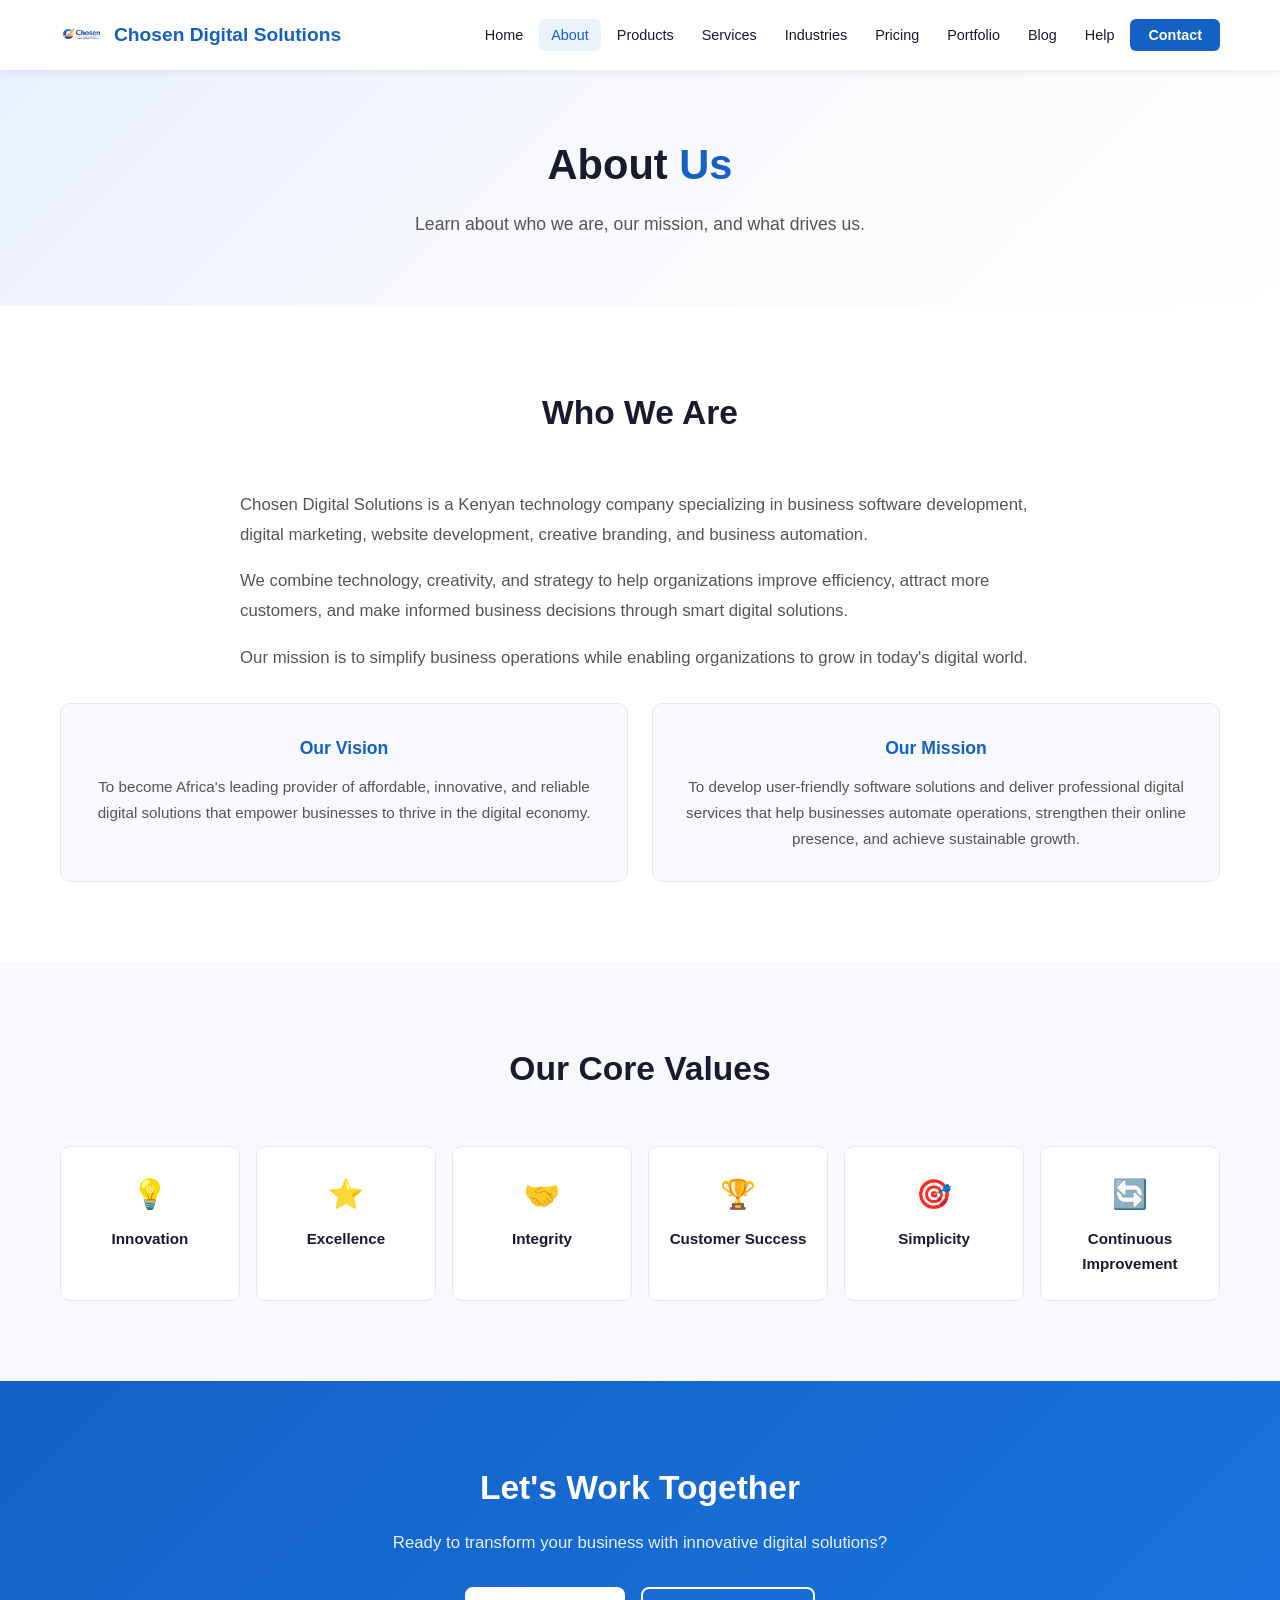
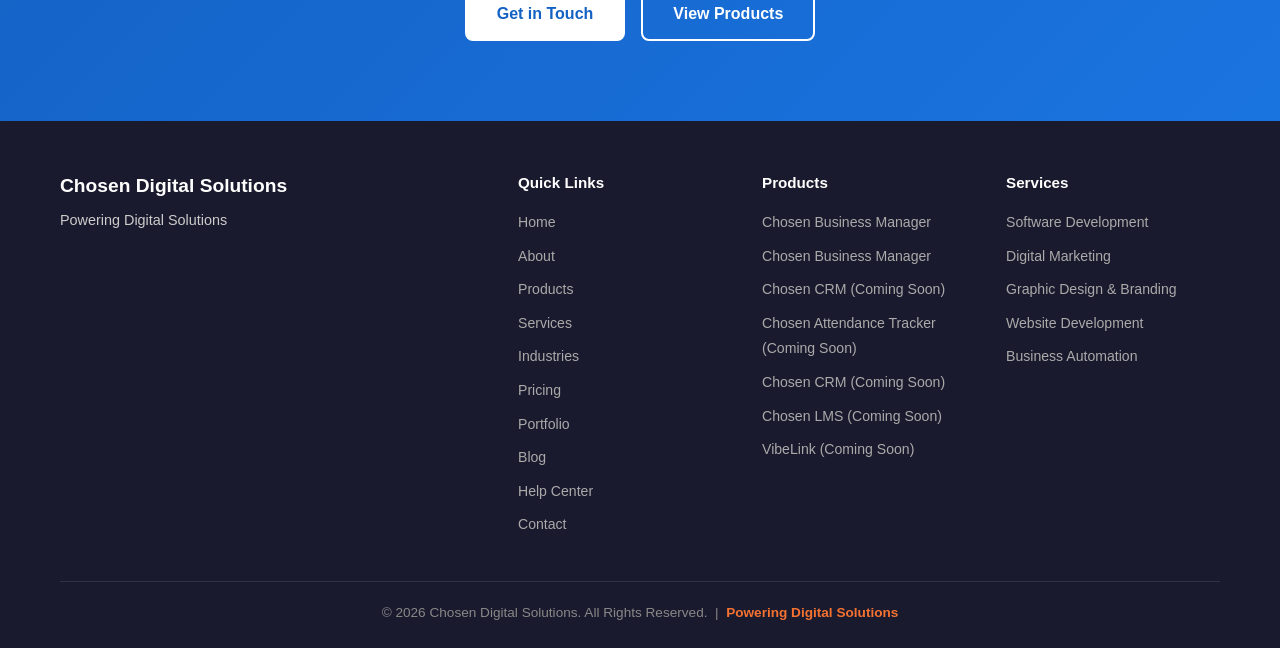
==== about.html @ 2958b1f1 "Update CDS website branding products blog and WhatsApp contact" ====
<!DOCTYPE html>
<html lang="en">
<head>
    <meta charset="UTF-8">
    <meta name="viewport" content="width=device-width, initial-scale=1.0">
    <title>About Us — Chosen Digital Solutions</title>
    <meta name="description" content="Learn about Chosen Digital Solutions — our mission, vision, core values, and team.">
    <link rel="stylesheet" href="style.css">
</head>
<body>

    <nav class="navbar">
        <div class="container">
            <a href="index.html" class="nav-brand">
                <img src="images/logo.png" alt="Chosen Digital Solutions Logo">
                <span>Chosen Digital Solutions</span>
            </a>
            <ul class="nav-links" id="navLinks">
                <li><a href="index.html">Home</a></li>
                <li><a href="about.html" class="active">About</a></li>
                <li><a href="products.html">Products</a></li>
                <li><a href="services.html">Services</a></li>
                <li><a href="industries.html">Industries</a></li>
                <li><a href="pricing.html">Pricing</a></li>
                <li><a href="portfolio.html">Portfolio</a></li>
                <li><a href="blog.html">Blog</a></li>
                <li><a href="help.html">Help</a></li>
                <li><a href="contact.html" class="btn-nav">Contact</a></li>
            </ul>
            <button class="hamburger" id="hamburger"><span></span><span></span><span></span></button>
        </div>
    </nav>

    <section class="hero" style="padding-bottom:50px;">
        <div class="container">
            <h1>About <span>Us</span></h1>
            <p>Learn about who we are, our mission, and what drives us.</p>
        </div>
    </section>

    <!-- Who We Are -->
    <section class="section">
        <div class="container">
            <div class="about-content">
                <div class="section-header">
                    <h2>Who We Are</h2>
                </div>
                <p>Chosen Digital Solutions is a Kenyan technology company specializing in business software development, digital marketing, website development, creative branding, and business automation.</p>
                <p>We combine technology, creativity, and strategy to help organizations improve efficiency, attract more customers, and make informed business decisions through smart digital solutions.</p>
                <p>Our mission is to simplify business operations while enabling organizations to grow in today's digital world.</p>
            </div>

            <div class="vision-mission">
                <div class="vm-card">
                    <h3>Our Vision</h3>
                    <p>To become Africa's leading provider of affordable, innovative, and reliable digital solutions that empower businesses to thrive in the digital economy.</p>
                </div>
                <div class="vm-card">
                    <h3>Our Mission</h3>
                    <p>To develop user-friendly software solutions and deliver professional digital services that help businesses automate operations, strengthen their online presence, and achieve sustainable growth.</p>
                </div>
            </div>
        </div>
    </section>

    <!-- Core Values -->
    <section class="section section-alt">
        <div class="container">
            <div class="section-header">
                <h2>Our Core Values</h2>
            </div>
            <div class="values-grid">
                <div class="value-item">
                    <div class="icon">💡</div>
                    <h4>Innovation</h4>
                </div>
                <div class="value-item">
                    <div class="icon">⭐</div>
                    <h4>Excellence</h4>
                </div>
                <div class="value-item">
                    <div class="icon">🤝</div>
                    <h4>Integrity</h4>
                </div>
                <div class="value-item">
                    <div class="icon">🏆</div>
                    <h4>Customer Success</h4>
                </div>
                <div class="value-item">
                    <div class="icon">🎯</div>
                    <h4>Simplicity</h4>
                </div>
                <div class="value-item">
                    <div class="icon">🔄</div>
                    <h4>Continuous Improvement</h4>
                </div>
            </div>
        </div>
    </section>

    <section class="cta-section">
        <div class="container">
            <h2>Let's Work Together</h2>
            <p>Ready to transform your business with innovative digital solutions?</p>
            <div class="cta-buttons">
                <a href="contact.html" class="btn-white">Get in Touch</a>
                <a href="products.html" class="btn-outline-white">View Products</a>
            </div>
        </div>
    </section>

    <footer class="footer">
        <div class="container">
            <div class="footer-grid">
                <div class="footer-brand"><h3>Chosen Digital Solutions</h3><p>Powering Digital Solutions</p></div>
                <div class="footer-col"><h4>Quick Links</h4>
                    <ul><li><a href="index.html">Home</a></li><li><a href="about.html">About</a></li><li><a href="products.html">Products</a></li><li><a href="services.html">Services</a></li><li><a href="industries.html">Industries</a></li><li><a href="pricing.html">Pricing</a></li><li><a href="portfolio.html">Portfolio</a></li><li><a href="blog.html">Blog</a></li><li><a href="help.html">Help Center</a></li><li><a href="contact.html">Contact</a></li></ul>
                </div>
                <div class="footer-col"><h4>Products</h4>
                    <ul><li><a href="https://cbm.chosendigital.co.ke" target="_blank" rel="noopener noreferrer">Chosen Business Manager</a></li><li><a href="https://cbm.chosendigital.co.ke" target="_blank" rel="noopener noreferrer">Chosen Business Manager</a></li><li><a href="#">Chosen CRM (Coming Soon)</a></li><li><a href="#">Chosen Attendance Tracker (Coming Soon)</a></li><li><a href="#">Chosen CRM (Coming Soon)</a></li><li><a href="#">Chosen LMS (Coming Soon)</a></li><li><a href="#">VibeLink (Coming Soon)</a></li></ul>
                </div>
                <div class="footer-col"><h4>Services</h4>
                    <ul><li><a href="services.html">Software Development</a></li><li><a href="services.html">Digital Marketing</a></li><li><a href="services.html">Graphic Design & Branding</a></li><li><a href="services.html">Website Development</a></li><li><a href="services.html">Business Automation</a></li></ul>
                </div>
            </div>
            <div class="footer-bottom"><p>&copy; 2026 Chosen Digital Solutions. All Rights Reserved. &nbsp;|&nbsp; <span class="tagline">Powering Digital Solutions</span></p></div>
        </div>
    </footer>

    <script src="script.js"></script>
</body>
</html>
---- style.css ----
/* ============================================
   Chosen Digital Solutions — Main Stylesheet
   ============================================ */

:root {
    --primary-blue: #1461C4;
    --primary-blue-dark: #0f4a96;
    --accent-orange: #F57231;
    --accent-orange-dark: #d45e1e;
    --success-green: #2F7419;
    --success-green-light: #3d9a20;
    --text-dark: #1a1a2e;
    --text-gray: #555;
    --text-light: #777;
    --bg-light: #f8f9fc;
    --bg-white: #ffffff;
    --border-color: #e2e8f0;
    --shadow-sm: 0 2px 8px rgba(0,0,0,0.08);
    --shadow-md: 0 4px 16px rgba(0,0,0,0.1);
    --shadow-lg: 0 8px 32px rgba(0,0,0,0.12);
    --radius: 10px;
    --radius-lg: 16px;
    --transition: all 0.3s ease;
}

/* ===== RESET & BASE ===== */
*, *::before, *::after { margin:0; padding:0; box-sizing:border-box; }
html { scroll-behavior: smooth; }
body {
    font-family: 'Segoe UI', Tahoma, Geneva, Verdana, sans-serif;
    color: var(--text-dark);
    line-height: 1.6;
    background: var(--bg-white);
}
a { text-decoration: none; color: inherit; transition: var(--transition); }
img { max-width: 100%; height: auto; }
ul { list-style: none; }
.container { max-width: 1200px; margin: 0 auto; padding: 0 20px; }

/* ===== NAVIGATION ===== */
.navbar {
    position: fixed; top:0; left:0; right:0;
    background: var(--bg-white);
    box-shadow: var(--shadow-sm);
    z-index: 1000;
    transition: var(--transition);
}
.navbar .container {
    display: flex; align-items: center; justify-content: space-between;
    height: 70px;
}
.nav-brand {
    display: flex; align-items: center; gap: 12px;
    font-weight: 700; font-size: 1.2rem; color: var(--primary-blue);
}
.nav-brand img { width: 42px; height: 42px; border-radius: 50%; }
.nav-links {
    display: flex; align-items: center; gap: 4px;
}
.nav-links a {
    padding: 8px 12px; border-radius: 6px;
    font-size: 0.9rem; font-weight: 500; color: var(--text-dark);
}
.nav-links a:hover, .nav-links a.active {
    color: var(--primary-blue);
    background: rgba(20,97,196,0.08);
}
.nav-links .btn-nav {
    background: var(--primary-blue); color: #fff;
    padding: 8px 18px; border-radius: 6px; font-weight: 600;
}
.nav-links .btn-nav:hover {
    background: var(--primary-blue-dark); color: #fff;
}
.hamburger {
    display: none; flex-direction: column; gap: 5px;
    cursor: pointer; padding: 8px; border: none; background: none;
}
.hamburger span {
    display: block; width: 26px; height: 3px;
    background: var(--text-dark); border-radius: 2px;
    transition: var(--transition);
}

/* ===== HERO ===== */
.hero {
    padding: 140px 0 80px;
    background: linear-gradient(135deg, #e8f0fe 0%, #f8f9fc 50%, #fff 100%);
    text-align: center;
}
.hero h1 {
    font-size: 2.6rem; font-weight: 800;
    color: var(--text-dark); max-width: 850px;
    margin: 0 auto 20px; line-height: 1.2;
}
.hero h1 span { color: var(--primary-blue); }
.hero p {
    font-size: 1.1rem; color: var(--text-gray);
    max-width: 680px; margin: 0 auto 16px; line-height: 1.7;
}
.hero .hero-sub {
    font-size: 1rem; color: var(--text-light);
    max-width: 650px; margin: 0 auto 36px; line-height: 1.7;
}
.hero-buttons {
    display: flex; gap: 14px; justify-content: center; flex-wrap: wrap;
}

/* ===== BUTTONS ===== */
.btn {
    display: inline-block; padding: 14px 28px;
    border-radius: 8px; font-size: 1rem; font-weight: 600;
    cursor: pointer; border: none; transition: var(--transition);
    text-align: center;
}
.btn-primary { background: var(--primary-blue); color: #fff; }
.btn-primary:hover { background: var(--primary-blue-dark); transform: translateY(-2px); box-shadow: var(--shadow-md); }
.btn-secondary { background: var(--accent-orange); color: #fff; }
.btn-secondary:hover { background: var(--accent-orange-dark); transform: translateY(-2px); box-shadow: var(--shadow-md); }
.btn-outline { background: transparent; color: var(--primary-blue); border: 2px solid var(--primary-blue); }
.btn-outline:hover { background: var(--primary-blue); color: #fff; transform: translateY(-2px); }
.btn-lg { padding: 16px 36px; font-size: 1.05rem; }

/* ===== SECTIONS ===== */
.section { padding: 80px 0; }
.section-alt { background: var(--bg-light); }
.section-header {
    text-align: center; max-width: 700px;
    margin: 0 auto 50px;
}
.section-header h2 {
    font-size: 2.1rem; font-weight: 700;
    color: var(--text-dark); margin-bottom: 14px;
}
.section-header p {
    font-size: 1.05rem; color: var(--text-gray); line-height: 1.7;
}

/* ===== CARDS ===== */
.card-grid {
    display: grid;
    grid-template-columns: repeat(auto-fill, minmax(280px, 1fr));
    gap: 24px;
}
.card {
    background: var(--bg-white); border: 1px solid var(--border-color);
    border-radius: var(--radius); padding: 28px 24px;
    transition: var(--transition);
}
.card:hover { transform: translateY(-4px); box-shadow: var(--shadow-md); border-color: var(--primary-blue); }
.card-icon {
    width: 50px; height: 50px; border-radius: 12px;
    background: rgba(20,97,196,0.1); display: flex;
    align-items: center; justify-content: center;
    font-size: 1.5rem; margin-bottom: 16px;
}
.card h3 { font-size: 1.1rem; font-weight: 600; margin-bottom: 10px; }
.card p { font-size: 0.92rem; color: var(--text-light); line-height: 1.6; }

/* ===== PRODUCT CARDS ===== */
.product-grid {
    display: grid;
    grid-template-columns: repeat(auto-fill, minmax(320px, 1fr));
    gap: 24px;
}
.product-card {
    background: var(--bg-white); border: 1px solid var(--border-color);
    border-radius: var(--radius-lg); padding: 32px 28px;
    transition: var(--transition); position: relative;
}
.product-card:hover { transform: translateY(-4px); box-shadow: var(--shadow-md); border-color: var(--primary-blue); }
.product-card .status {
    display: inline-block; padding: 4px 14px; border-radius: 20px;
    font-size: 0.78rem; font-weight: 600; margin-bottom: 14px;
}
.product-card .status.available { background: rgba(47,116,25,0.1); color: var(--success-green); }
.product-card .status.coming-soon { background: rgba(245,114,49,0.1); color: var(--accent-orange); }
.product-card h3 { font-size: 1.2rem; font-weight: 700; margin-bottom: 10px; }
.product-card p { font-size: 0.92rem; color: var(--text-gray); margin-bottom: 16px; line-height: 1.6; }
.product-card .features-list {
    margin-bottom: 18px;
}
.product-card .features-list li {
    padding: 4px 0; font-size: 0.88rem; color: var(--text-gray);
    display: flex; align-items: center; gap: 8px;
}
.product-card .features-list li::before {
    content: "✓"; color: var(--success-green); font-weight: 700; font-size: 0.8rem;
}
.product-card .best-for {
    font-size: 0.85rem; color: var(--text-light); font-style: italic; margin-bottom: 16px;
}
.product-card .card-link {
    display: inline-block; padding: 10px 22px; border-radius: 8px;
    background: var(--primary-blue); color: #fff; font-weight: 600; font-size: 0.9rem;
}
.product-card .card-link:hover { background: var(--primary-blue-dark); }
.product-card .card-link.disabled {
    background: var(--border-color); color: var(--text-light); cursor: default;
}

/* ===== SERVICES ===== */
.service-card {
    background: var(--bg-white); border: 1px solid var(--border-color);
    border-radius: var(--radius-lg); padding: 32px 28px;
    transition: var(--transition);
}
.service-card:hover { transform: translateY(-4px); box-shadow: var(--shadow-md); border-color: var(--primary-blue); }
.service-card h3 { font-size: 1.15rem; font-weight: 700; margin-bottom: 12px; }
.service-card p { font-size: 0.92rem; color: var(--text-gray); margin-bottom: 14px; line-height: 1.6; }
.service-card .services-list {
    margin-top: 12px;
}
.service-card .services-list li {
    padding: 5px 0; font-size: 0.88rem; color: var(--text-gray);
    display: flex; align-items: center; gap: 8px;
}
.service-card .services-list li::before {
    content: "→"; color: var(--primary-blue); font-weight: 700;
}

/* ===== INDUSTRY PILLS ===== */
.industry-pills {
    display: flex; flex-wrap: wrap; gap: 12px;
    justify-content: center; margin-top: 20px;
}
.pill {
    padding: 12px 24px; background: var(--bg-white);
    border: 2px solid var(--border-color); border-radius: 50px;
    font-weight: 500; font-size: 0.92rem; transition: var(--transition);
}
.pill:hover { border-color: var(--primary-blue); background: rgba(20,97,196,0.06); color: var(--primary-blue); }

/* ===== INDUSTRIES GRID ===== */
.industries-grid {
    display: grid;
    grid-template-columns: repeat(auto-fill, minmax(200px, 1fr));
    gap: 16px;
}
.industry-card {
    background: var(--bg-white); border: 1px solid var(--border-color);
    border-radius: var(--radius); padding: 24px 20px;
    text-align: center; transition: var(--transition);
}
.industry-card:hover { border-color: var(--primary-blue); transform: translateY(-3px); box-shadow: var(--shadow-sm); }
.industry-card .icon { font-size: 2rem; margin-bottom: 10px; }
.industry-card h4 { font-size: 0.95rem; font-weight: 600; }

/* ===== WHY CHOOSE LIST ===== */
.reasons-grid {
    display: grid;
    grid-template-columns: repeat(auto-fill, minmax(280px, 1fr));
    gap: 16px;
}
.reason-item {
    display: flex; align-items: flex-start; gap: 14px;
    padding: 18px 20px; background: var(--bg-white);
    border-radius: var(--radius); border: 1px solid var(--border-color);
}
.reason-item .check {
    width: 28px; height: 28px; border-radius: 50%;
    background: var(--success-green); color: #fff;
    display: flex; align-items: center; justify-content: center;
    font-size: 0.85rem; flex-shrink: 0;
}
.reason-item span { font-weight: 500; font-size: 0.95rem; }

/* ===== PRICING TABLE ===== */
.pricing-table {
    width: 100%; border-collapse: collapse;
    background: var(--bg-white); border-radius: var(--radius);
    overflow: hidden; box-shadow: var(--shadow-sm);
    margin-bottom: 30px;
}
.pricing-table th {
    background: var(--primary-blue); color: #fff;
    padding: 14px 20px; text-align: left; font-weight: 600; font-size: 0.95rem;
}
.pricing-table td {
    padding: 14px 20px; border-bottom: 1px solid var(--border-color);
    font-size: 0.92rem;
}
.pricing-table tr:last-child td { border-bottom: none; }
.pricing-table tr:hover td { background: rgba(20,97,196,0.03); }

/* ===== CORE VALUES ===== */
.values-grid {
    display: grid;
    grid-template-columns: repeat(auto-fill, minmax(180px, 1fr));
    gap: 16px;
}
.value-item {
    text-align: center; padding: 24px 16px;
    background: var(--bg-white); border: 1px solid var(--border-color);
    border-radius: var(--radius); transition: var(--transition);
}
.value-item:hover { border-color: var(--primary-blue); box-shadow: var(--shadow-sm); }
.value-item .icon { font-size: 1.8rem; margin-bottom: 10px; }
.value-item h4 { font-size: 0.95rem; font-weight: 600; }

/* ===== PRICING SECTION ===== */
.pricing-quote {
    background: var(--bg-light); border-radius: var(--radius-lg);
    padding: 40px; text-align: center; max-width: 700px;
    margin: 0 auto; border: 1px solid var(--border-color);
}
.pricing-quote h3 { font-size: 1.3rem; margin-bottom: 12px; }
.pricing-quote p { font-size: 1rem; color: var(--text-gray); margin-bottom: 20px; }
.pricing-quote .services-list {
    display: flex; flex-wrap: wrap; gap: 10px;
    justify-content: center; margin-bottom: 24px;
}
.pricing-quote .services-list span {
    padding: 8px 16px; background: var(--bg-white);
    border: 1px solid var(--border-color); border-radius: 20px;
    font-size: 0.88rem; font-weight: 500;
}

/* ===== VISION / MISSION ===== */
.vision-mission {
    display: grid; grid-template-columns: 1fr 1fr; gap: 24px; margin-top: 30px;
}
.vm-card {
    background: var(--bg-light); border-radius: var(--radius);
    padding: 30px; text-align: center; border: 1px solid var(--border-color);
}
.vm-card h3 { color: var(--primary-blue); font-size: 1.1rem; margin-bottom: 12px; }
.vm-card p { font-size: 0.95rem; color: var(--text-gray); line-height: 1.7; }

/* ===== ABOUT CONTENT ===== */
.about-content { max-width: 800px; margin: 0 auto; }
.about-content p { font-size: 1.05rem; color: var(--text-gray); line-height: 1.8; margin-bottom: 16px; }

/* ===== PORTFOLIO ===== */
.portfolio-grid {
    display: grid;
    grid-template-columns: repeat(auto-fill, minmax(250px, 1fr));
    gap: 20px;
}
.portfolio-item {
    background: var(--bg-white); border: 1px solid var(--border-color);
    border-radius: var(--radius); padding: 28px 24px;
    text-align: center; transition: var(--transition);
}
.portfolio-item:hover { border-color: var(--primary-blue); transform: translateY(-3px); box-shadow: var(--shadow-sm); }
.portfolio-item .icon { font-size: 2rem; margin-bottom: 12px; }
.portfolio-item h4 { font-size: 1rem; font-weight: 600; margin-bottom: 8px; }
.portfolio-item p { font-size: 0.88rem; color: var(--text-light); }

/* ===== BLOG ===== */
.blog-grid {
    display: grid;
    grid-template-columns: repeat(auto-fill, minmax(300px, 1fr));
    gap: 24px;
}
.blog-card {
    background: var(--bg-white); border: 1px solid var(--border-color);
    border-radius: var(--radius); overflow: hidden;
    transition: var(--transition);
}
.blog-card:hover { transform: translateY(-3px); box-shadow: var(--shadow-md); border-color: var(--primary-blue); }
.blog-card-body { padding: 24px; }
.blog-card .tag {
    display: inline-block; padding: 4px 12px; border-radius: 12px;
    background: rgba(20,97,196,0.1); color: var(--primary-blue);
    font-size: 0.78rem; font-weight: 600; margin-bottom: 10px;
}
.blog-card h4 { font-size: 1.05rem; font-weight: 600; margin-bottom: 8px; }
.blog-card p { font-size: 0.9rem; color: var(--text-light); line-height: 1.6; }

/* ===== HELP CENTER ===== */
.faq-list { max-width: 800px; margin: 0 auto; }
.faq-item {
    background: var(--bg-white); border: 1px solid var(--border-color);
    border-radius: var(--radius); margin-bottom: 12px;
    overflow: hidden;
}
.faq-item summary {
    padding: 18px 24px; font-weight: 600; font-size: 0.95rem;
    cursor: pointer; list-style: none;
    display: flex; align-items: center; justify-content: space-between;
}
.faq-item summary::after { content: "+"; font-size: 1.2rem; color: var(--primary-blue); }
.faq-item[open] summary::after { content: "−"; }
.faq-item .faq-answer {
    padding: 0 24px 18px; font-size: 0.92rem; color: var(--text-gray); line-height: 1.7;
}
.help-links {
    display: grid; grid-template-columns: repeat(auto-fill, minmax(220px, 1fr));
    gap: 16px; max-width: 800px; margin: 30px auto 0;
}
.help-link {
    padding: 20px; background: var(--bg-white);
    border: 1px solid var(--border-color); border-radius: var(--radius);
    text-align: center; transition: var(--transition);
}
.help-link:hover { border-color: var(--primary-blue); box-shadow: var(--shadow-sm); }
.help-link .icon { font-size: 1.5rem; margin-bottom: 8px; }
.help-link h4 { font-size: 0.95rem; font-weight: 600; }

/* ===== CONTACT ===== */
.contact-grid {
    display: grid; grid-template-columns: 1fr 1fr;
    gap: 40px; align-items: start;
}
.contact-info-cards { display: flex; flex-direction: column; gap: 20px; }
.contact-card {
    display: flex; align-items: center; gap: 16px;
    padding: 24px; background: var(--bg-light);
    border-radius: var(--radius); border: 1px solid var(--border-color);
}
.contact-card-icon {
    width: 48px; height: 48px; border-radius: 12px;
    background: rgba(20,97,196,0.1); display: flex;
    align-items: center; justify-content: center;
    font-size: 1.3rem; flex-shrink: 0;
}
.contact-card-text h4 { font-size: 0.9rem; color: var(--text-light); margin-bottom: 4px; }
.contact-card-text p { font-size: 1rem; font-weight: 600; color: var(--text-dark); }
.contact-form {
    background: var(--bg-white); border: 1px solid var(--border-color);
    border-radius: var(--radius-lg); padding: 36px;
    box-shadow: var(--shadow-sm);
}
.contact-form h3 { font-size: 1.3rem; font-weight: 700; margin-bottom: 24px; }
.form-group { margin-bottom: 18px; }
.form-group label { display: block; font-size: 0.9rem; font-weight: 500; margin-bottom: 6px; }
.form-group input, .form-group select, .form-group textarea {
    width: 100%; padding: 12px 16px;
    border: 1px solid var(--border-color); border-radius: 8px;
    font-size: 0.95rem; font-family: inherit;
    transition: var(--transition); background: var(--bg-light);
}
.form-group input:focus, .form-group select:focus, .form-group textarea:focus {
    outline: none; border-color: var(--primary-blue);
    box-shadow: 0 0 0 3px rgba(20,97,196,0.1);
}
.form-group textarea { resize: vertical; min-height: 120px; }

/* ===== CTA SECTION ===== */
.cta-section {
    background: linear-gradient(135deg, var(--primary-blue) 0%, #1a74e0 100%);
    color: #fff; text-align: center; padding: 80px 0;
}
.cta-section h2 { font-size: 2.1rem; font-weight: 700; margin-bottom: 14px; }
.cta-section p { font-size: 1.05rem; opacity: 0.9; max-width: 550px; margin: 0 auto 30px; line-height: 1.7; }
.cta-buttons { display: flex; gap: 16px; justify-content: center; flex-wrap: wrap; }
.cta-buttons .btn-white {
    background: #fff; color: var(--primary-blue);
    padding: 14px 32px; border-radius: 8px; font-weight: 600; font-size: 1rem;
}
.cta-buttons .btn-white:hover { background: #f0f0f0; transform: translateY(-2px); }
.cta-buttons .btn-outline-white {
    background: transparent; color: #fff;
    border: 2px solid #fff; padding: 12px 30px;
    border-radius: 8px; font-weight: 600; font-size: 1rem;
}
.cta-buttons .btn-outline-white:hover { background: #fff; color: var(--primary-blue); }

/* ===== NEWSLETTER ===== */
.newsletter {
    background: var(--bg-light); padding: 60px 0; text-align: center;
}
.newsletter h3 { font-size: 1.4rem; margin-bottom: 8px; }
.newsletter p { font-size: 0.95rem; color: var(--text-gray); margin-bottom: 20px; }
.newsletter-form {
    display: flex; gap: 10px; max-width: 480px; margin: 0 auto;
}
.newsletter-form input {
    flex: 1; padding: 12px 16px; border: 1px solid var(--border-color);
    border-radius: 8px; font-size: 0.95rem; background: var(--bg-white);
}
.newsletter-form input:focus { outline: none; border-color: var(--primary-blue); }

/* ===== FOOTER ===== */
.footer {
    background: var(--text-dark); color: #ccc; padding: 50px 0 24px;
}
.footer-grid {
    display: grid;
    grid-template-columns: 2fr 1fr 1fr 1fr;
    gap: 30px; margin-bottom: 36px;
}
.footer-brand h3 { color: #fff; font-size: 1.2rem; margin-bottom: 8px; }
.footer-brand p { font-size: 0.9rem; line-height: 1.6; max-width: 300px; }
.footer-col h4 { color: #fff; font-size: 0.95rem; font-weight: 600; margin-bottom: 14px; }
.footer-col ul li { margin-bottom: 8px; }
.footer-col ul li a { font-size: 0.88rem; color: #aaa; }
.footer-col ul li a:hover { color: #fff; }
.footer-bottom {
    border-top: 1px solid rgba(255,255,255,0.1);
    padding-top: 20px; text-align: center;
    font-size: 0.85rem; color: #888;
}
.footer-bottom .tagline { color: var(--accent-orange); font-weight: 600; }

/* ===== IMAGE SLIDER ===== */
.slider-section { padding: 0; overflow: hidden; }
.slider-container {
    position: relative; width: 100%; max-width: 1200px; margin: 0 auto;
    overflow: hidden; border-radius: var(--radius-lg); box-shadow: var(--shadow-md);
}
.slider-track {
    display: flex; transition: transform 0.6s ease-in-out;
}
.slider-slide {
    min-width: 100%; position: relative;
}
.slider-slide img {
    width: 100%; height: 420px; object-fit: cover; display: block;
}
.slider-overlay {
    position: absolute; bottom: 0; left: 0; right: 0;
    background: linear-gradient(transparent, rgba(0,0,0,0.6));
    padding: 40px 30px 24px; color: #fff;
}
.slider-overlay h3 { font-size: 1.3rem; font-weight: 700; margin-bottom: 6px; }
.slider-overlay p { font-size: 0.9rem; opacity: 0.9; }
.slider-btn {
    position: absolute; top: 50%; transform: translateY(-50%);
    background: rgba(255,255,255,0.85); border: none; width: 44px; height: 44px;
    border-radius: 50%; cursor: pointer; font-size: 1.2rem; color: var(--primary-blue);
    display: flex; align-items: center; justify-content: center;
    transition: var(--transition); z-index: 10;
}
.slider-btn:hover { background: #fff; box-shadow: var(--shadow-md); }
.slider-btn.prev { left: 16px; }
.slider-btn.next { right: 16px; }
.slider-dots {
    display: flex; justify-content: center; gap: 8px;
    padding: 16px 0; background: var(--bg-white);
}
.slider-dots .dot {
    width: 10px; height: 10px; border-radius: 50%;
    background: var(--border-color); border: none; cursor: pointer;
    transition: var(--transition);
}
.slider-dots .dot.active { background: var(--primary-blue); transform: scale(1.2); }
.slider-caption {
    text-align: center; padding: 16px 20px 0; color: var(--text-gray); font-size: 0.9rem;
}

/* ===== RESPONSIVE ===== */
@media (max-width: 1024px) {
    .footer-grid { grid-template-columns: 2fr 1fr 1fr; }
}
@media (max-width: 900px) {
    .contact-grid { grid-template-columns: 1fr; }
    .vision-mission { grid-template-columns: 1fr; }
    .product-grid { grid-template-columns: 1fr; }
}
@media (max-width: 768px) {
    .slider-slide img { height: 260px; }
    .slider-overlay h3 { font-size: 1.05rem; }
    .slider-overlay p { font-size: 0.82rem; }
    .slider-btn { width: 36px; height: 36px; font-size: 1rem; }
    .hero h1 { font-size: 2rem; }
    .hero { padding: 120px 0 60px; }
    .section { padding: 60px 0; }
    .section-header h2 { font-size: 1.7rem; }
    .nav-links {
        display: none; position: fixed; top: 70px; left: 0; right: 0;
        background: var(--bg-white); flex-direction: column;
        padding: 20px; box-shadow: var(--shadow-md); gap: 4px;
    }
    .nav-links.open { display: flex; }
    .nav-links a { padding: 12px 16px; width: 100%; text-align: center; }
    .hamburger { display: flex; }
    .footer-grid { grid-template-columns: 1fr; gap: 24px; }
    .hero-buttons { flex-direction: column; align-items: center; }
    .cta-buttons { flex-direction: column; align-items: center; }
    .newsletter-form { flex-direction: column; }
    .pricing-table { font-size: 0.85rem; }
    .pricing-table th, .pricing-table td { padding: 10px 12px; }
}
@media (max-width: 480px) {
    .hero h1 { font-size: 1.6rem; }
    .slider-slide img { height: 200px; }
}

/* ===== CDS BRAND REFINEMENTS ===== */
.eyebrow{display:inline-block;margin-bottom:10px;color:var(--primary-blue);font-size:.78rem;font-weight:800;letter-spacing:.12em;text-transform:uppercase}.eyebrow-orange{color:var(--accent-orange)}.featured-product{border-top:4px solid var(--accent-orange)}.form-note{margin:-12px 0 22px;color:var(--text-gray);font-size:.88rem;line-height:1.55}.card-link.disabled{cursor:not-allowed;opacity:.78}@media(max-width:768px){.nav-brand span{font-size:1rem}.hero{padding-top:118px}.hero h1{font-size:clamp(2rem,8vw,3rem)}.hero-buttons{flex-direction:column;align-items:stretch}.hero-buttons .btn{width:100%}.product-grid,.contact-grid{grid-template-columns:1fr}}@media(max-width:480px){.container{padding-left:16px;padding-right:16px}.nav-brand img{width:36px;height:36px}.nav-brand span{font-size:.9rem}}

/* ===== INTERACTIVE GROWTH SLIDER ===== */
.growth-slider{position:relative;min-height:390px;overflow:hidden;border-radius:var(--radius-lg);box-shadow:var(--shadow-lg);background:var(--primary-blue)}.growth-slide{position:absolute;inset:0;display:flex;align-items:center;gap:7%;padding:54px 9%;color:#fff;opacity:0;visibility:hidden;transform:translateX(18px);transition:opacity .55s ease,transform .55s ease,visibility .55s}.growth-slide.is-active{opacity:1;visibility:visible;transform:translateX(0)}.growth-slide-blue{background:linear-gradient(115deg,#0f4a96,#1461c4)}.growth-slide-orange{background:linear-gradient(115deg,#d45e1e,#f57231)}.growth-slide-green{background:linear-gradient(115deg,#245d14,#2f7419)}.growth-copy{max-width:570px;position:relative;z-index:2}.growth-copy h2{font-size:clamp(1.8rem,4vw,3rem);line-height:1.1;margin:6px 0 16px}.growth-copy h2 span{color:#ffd2bc}.growth-copy p{max-width:530px;color:rgba(255,255,255,.88);margin-bottom:24px}.eyebrow-light{color:#fff}.growth-art{position:relative;flex:0 0 220px;height:230px}.growth-chart{position:absolute;bottom:38px;left:16px;width:190px;height:125px;display:flex;align-items:end;gap:12px;border-bottom:2px solid rgba(255,255,255,.55);transform:skewY(-10deg)}.growth-chart i{display:block;width:23px;background:#f57231;border-radius:5px 5px 0 0;animation:barPulse 2.4s ease-in-out infinite alternate}.growth-chart i:nth-child(1){height:32%}.growth-chart i:nth-child(2){height:48%;animation-delay:.2s}.growth-chart i:nth-child(3){height:42%;animation-delay:.4s}.growth-chart i:nth-child(4){height:70%;animation-delay:.6s}.growth-chart i:nth-child(5){height:94%;animation-delay:.8s}.orbit{position:absolute;border:1px solid rgba(255,255,255,.35);border-radius:50%;animation:spin 9s linear infinite}.orbit-one{width:200px;height:200px;top:10px;left:5px}.orbit-two{width:125px;height:125px;top:48px;left:42px;animation-direction:reverse}.megaphone{position:absolute;top:35px;left:45px;font-size:8rem;line-height:1;color:#ffd2bc;transform:rotate(-15deg);animation:float 3s ease-in-out infinite}.spark{position:absolute;color:#fff7ed;font-size:2rem;animation:float 2.4s ease-in-out infinite}.spark-one{top:25px;right:20px}.spark-two{bottom:50px;left:15px;animation-delay:.5s}.spark-three{top:95px;right:0;animation-delay:1s}.automation-ring{position:absolute;top:25px;left:30px;width:160px;height:160px;border:3px dashed rgba(255,255,255,.6);border-radius:50%;display:grid;place-items:center;animation:spin 14s linear infinite}.automation-ring span{font-size:5rem;animation:spin 14s linear infinite reverse}.data-pill{position:absolute;padding:8px 14px;border-radius:20px;background:rgba(255,255,255,.16);font-size:.8rem;box-shadow:0 5px 15px rgba(0,0,0,.15);animation:float 3s ease-in-out infinite}.pill-one{top:25px;right:-10px}.pill-two{bottom:35px;left:-5px;animation-delay:.6s}.growth-control{position:absolute;top:50%;z-index:4;transform:translateY(-50%);border:1px solid rgba(255,255,255,.5);background:rgba(0,0,0,.15);color:#fff;width:40px;height:40px;border-radius:50%;font-size:1.8rem;cursor:pointer}.growth-control:hover{background:rgba(255,255,255,.25)}.growth-prev{left:16px}.growth-next{right:16px}.growth-dots{position:absolute;bottom:18px;left:0;right:0;display:flex;justify-content:center;gap:8px;z-index:4}.growth-dot{width:9px;height:9px;border:0;border-radius:50%;background:rgba(255,255,255,.45);cursor:pointer}.growth-dot.is-active{background:#fff;transform:scale(1.25)}.whatsapp-button{display:flex;justify-content:space-between;align-items:center;gap:16px;margin-bottom:24px;padding:14px 18px;border-radius:8px;background:#25d366;color:#073b1a;font-weight:800}.whatsapp-button:hover{background:#1db954;transform:translateY(-2px)}@keyframes barPulse{to{transform:scaleY(.78);opacity:.7}}@keyframes spin{to{transform:rotate(360deg)}}@keyframes float{50%{transform:translateY(-10px)}}@media(max-width:768px){.growth-slider{min-height:540px}.growth-slide{display:block;padding:42px 12%}.growth-art{height:170px;transform:scale(.72);transform-origin:left top;margin-bottom:-20px}.growth-copy h2{font-size:2rem}.growth-control{top:auto;bottom:18px;transform:none}.growth-prev{left:18px}.growth-next{right:18px}}
@media(prefers-reduced-motion:reduce){.growth-slide,.growth-chart i,.orbit,.megaphone,.spark,.automation-ring,.automation-ring span,.data-pill{animation:none;transition:none}}

/* ===== SEO BLOG CONTENT ===== */
.text-link{display:inline-block;margin-top:8px;color:var(--primary-blue);font-size:.88rem;font-weight:800}.text-link:hover{color:var(--accent-orange)}.article-list{display:grid;grid-template-columns:repeat(2,minmax(0,1fr));gap:28px}.article-list article{padding:30px;background:var(--bg-white);border:1px solid var(--border-color);border-radius:var(--radius);box-shadow:var(--shadow-sm);scroll-margin-top:90px}.article-list h2{font-size:1.3rem;margin:4px 0 12px}.article-list p{color:var(--text-gray);line-height:1.75}.blog-card h3{font-size:1.15rem;line-height:1.35;margin:10px 0}.blog-card{height:100%}@media(max-width:768px){.article-list{grid-template-columns:1fr}}
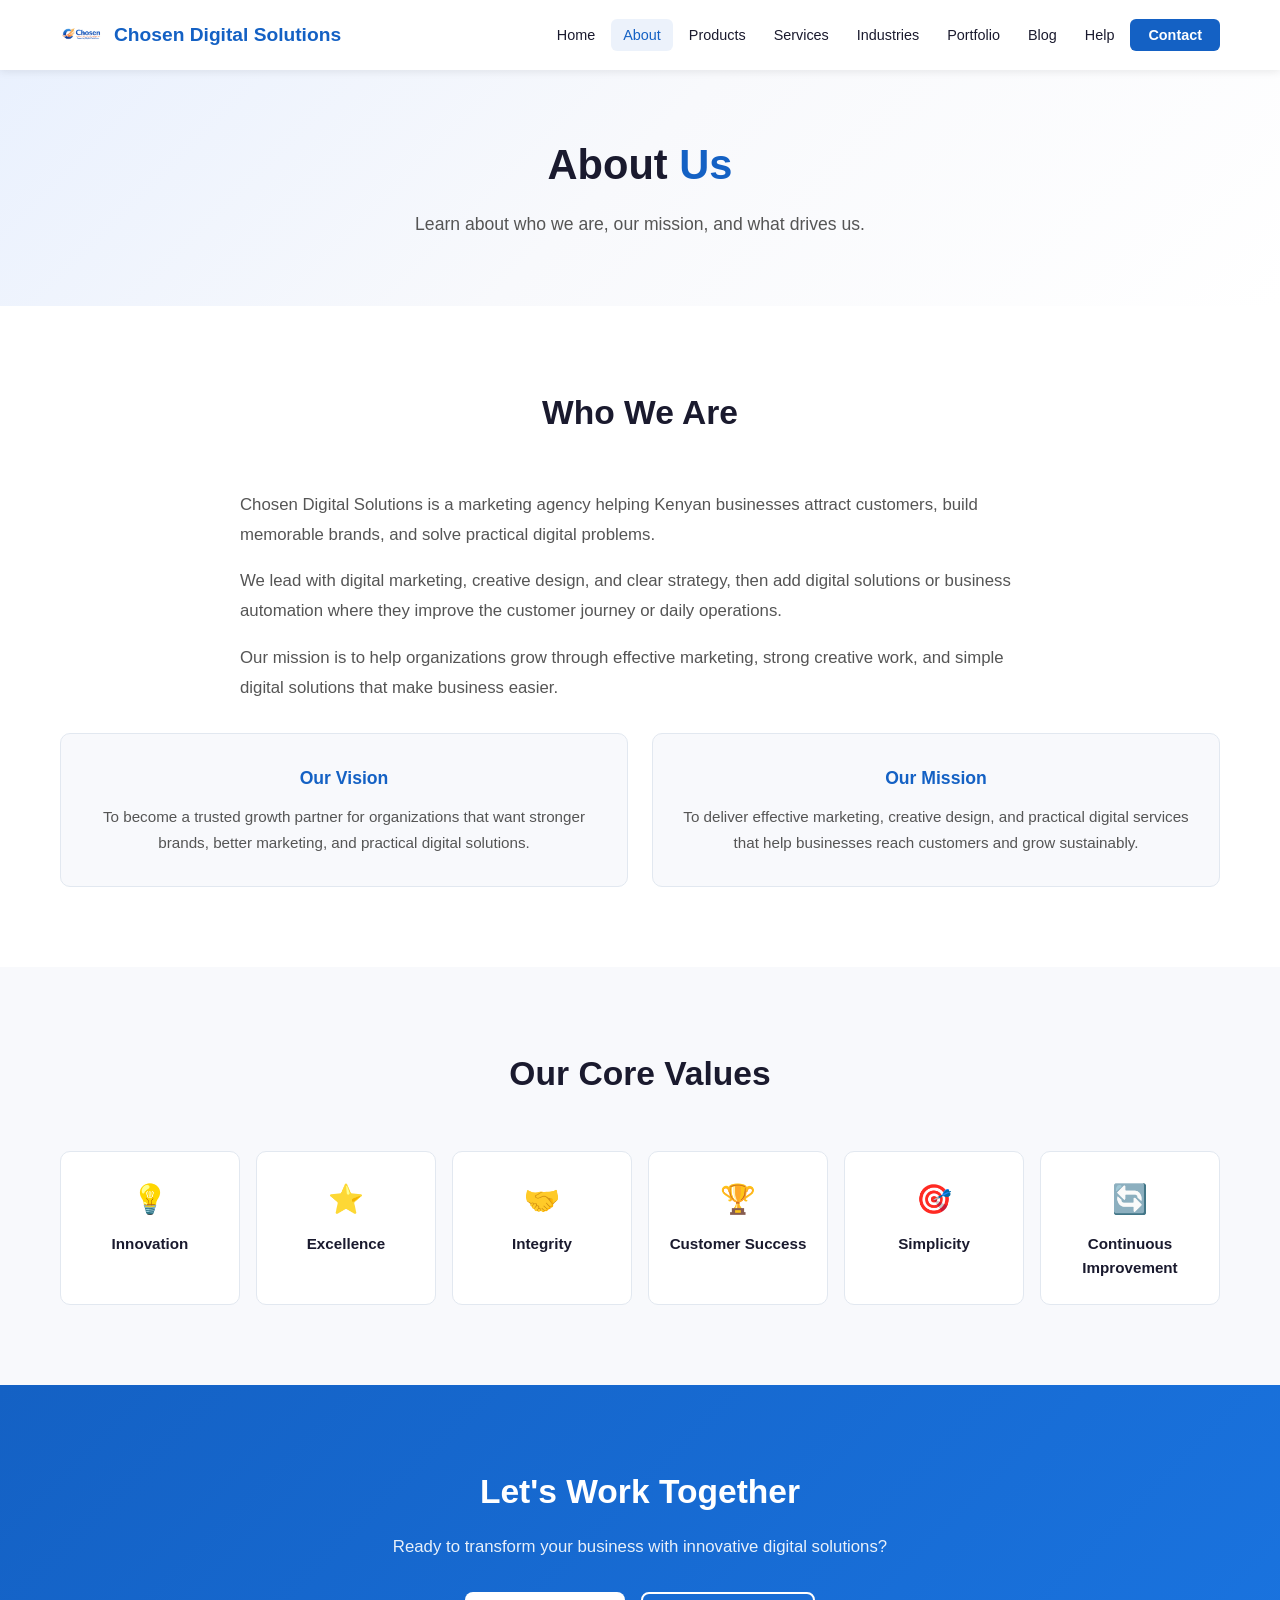
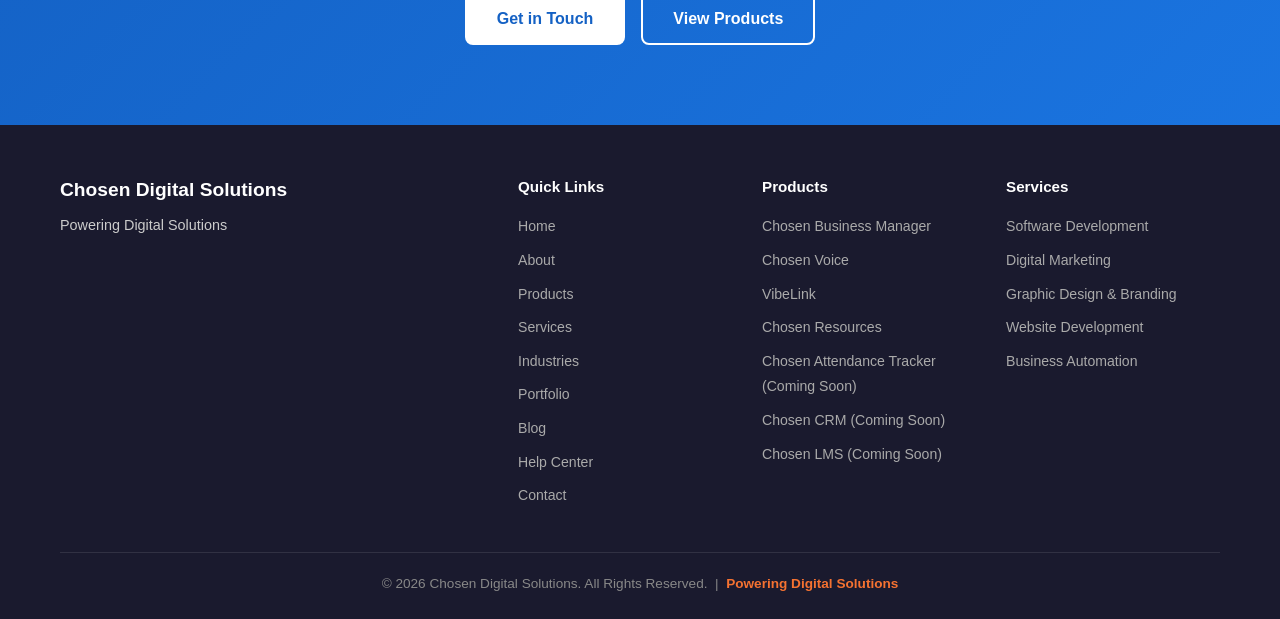
==== commit 0a2d1c76: "Make CDS website marketing-first and remove pricing" ====
--- a/about.html
+++ b/about.html
@@ -21,7 +21,7 @@
                 <li><a href="products.html">Products</a></li>
                 <li><a href="services.html">Services</a></li>
                 <li><a href="industries.html">Industries</a></li>
-                <li><a href="pricing.html">Pricing</a></li>
+                
                 <li><a href="portfolio.html">Portfolio</a></li>
                 <li><a href="blog.html">Blog</a></li>
                 <li><a href="help.html">Help</a></li>
@@ -45,19 +45,19 @@
                 <div class="section-header">
                     <h2>Who We Are</h2>
                 </div>
-                <p>Chosen Digital Solutions is a Kenyan technology company specializing in business software development, digital marketing, website development, creative branding, and business automation.</p>
-                <p>We combine technology, creativity, and strategy to help organizations improve efficiency, attract more customers, and make informed business decisions through smart digital solutions.</p>
-                <p>Our mission is to simplify business operations while enabling organizations to grow in today's digital world.</p>
+                <p>Chosen Digital Solutions is a marketing agency helping Kenyan businesses attract customers, build memorable brands, and solve practical digital problems.</p>
+                <p>We lead with digital marketing, creative design, and clear strategy, then add digital solutions or business automation where they improve the customer journey or daily operations.</p>
+                <p>Our mission is to help organizations grow through effective marketing, strong creative work, and simple digital solutions that make business easier.</p>
             </div>
 
             <div class="vision-mission">
                 <div class="vm-card">
                     <h3>Our Vision</h3>
-                    <p>To become Africa's leading provider of affordable, innovative, and reliable digital solutions that empower businesses to thrive in the digital economy.</p>
+                    <p>To become a trusted growth partner for organizations that want stronger brands, better marketing, and practical digital solutions.</p>
                 </div>
                 <div class="vm-card">
                     <h3>Our Mission</h3>
-                    <p>To develop user-friendly software solutions and deliver professional digital services that help businesses automate operations, strengthen their online presence, and achieve sustainable growth.</p>
+                    <p>To deliver effective marketing, creative design, and practical digital services that help businesses reach customers and grow sustainably.</p>
                 </div>
             </div>
         </div>
@@ -114,10 +114,9 @@
             <div class="footer-grid">
                 <div class="footer-brand"><h3>Chosen Digital Solutions</h3><p>Powering Digital Solutions</p></div>
                 <div class="footer-col"><h4>Quick Links</h4>
-                    <ul><li><a href="index.html">Home</a></li><li><a href="about.html">About</a></li><li><a href="products.html">Products</a></li><li><a href="services.html">Services</a></li><li><a href="industries.html">Industries</a></li><li><a href="pricing.html">Pricing</a></li><li><a href="portfolio.html">Portfolio</a></li><li><a href="blog.html">Blog</a></li><li><a href="help.html">Help Center</a></li><li><a href="contact.html">Contact</a></li></ul>
+                    <ul><li><a href="index.html">Home</a></li><li><a href="about.html">About</a></li><li><a href="products.html">Products</a></li><li><a href="services.html">Services</a></li><li><a href="industries.html">Industries</a></li><li><a href="portfolio.html">Portfolio</a></li><li><a href="blog.html">Blog</a></li><li><a href="help.html">Help Center</a></li><li><a href="contact.html">Contact</a></li></ul>
                 </div>
-                <div class="footer-col"><h4>Products</h4>
-                    <ul><li><a href="https://cbm.chosendigital.co.ke" target="_blank" rel="noopener noreferrer">Chosen Business Manager</a></li><li><a href="https://cbm.chosendigital.co.ke" target="_blank" rel="noopener noreferrer">Chosen Business Manager</a></li><li><a href="#">Chosen CRM (Coming Soon)</a></li><li><a href="#">Chosen Attendance Tracker (Coming Soon)</a></li><li><a href="#">Chosen CRM (Coming Soon)</a></li><li><a href="#">Chosen LMS (Coming Soon)</a></li><li><a href="#">VibeLink (Coming Soon)</a></li></ul>
+                <div class="footer-col"><h4>Products</h4><ul><li><a href="https://cbm.chosendigital.co.ke" target="_blank" rel="noopener noreferrer">Chosen Business Manager</a></li><li><a href="https://voice.chosendigital.co.ke" target="_blank" rel="noopener noreferrer">Chosen Voice</a></li><li><a href="https://vibelink.chosendigital.co.ke" target="_blank" rel="noopener noreferrer">VibeLink</a></li><li><a href="https://chosenresources.co.ke" target="_blank" rel="noopener noreferrer">Chosen Resources</a></li><li><a href="products.html#coming-soon">Chosen Attendance Tracker (Coming Soon)</a></li><li><a href="products.html#coming-soon">Chosen CRM (Coming Soon)</a></li><li><a href="products.html#coming-soon">Chosen LMS (Coming Soon)</a></li></ul>
                 </div>
                 <div class="footer-col"><h4>Services</h4>
                     <ul><li><a href="services.html">Software Development</a></li><li><a href="services.html">Digital Marketing</a></li><li><a href="services.html">Graphic Design & Branding</a></li><li><a href="services.html">Website Development</a></li><li><a href="services.html">Business Automation</a></li></ul>
--- a/style.css
+++ b/style.css
@@ -587,3 +587,7 @@
 
 /* ===== SEO BLOG CONTENT ===== */
 .text-link{display:inline-block;margin-top:8px;color:var(--primary-blue);font-size:.88rem;font-weight:800}.text-link:hover{color:var(--accent-orange)}.article-list{display:grid;grid-template-columns:repeat(2,minmax(0,1fr));gap:28px}.article-list article{padding:30px;background:var(--bg-white);border:1px solid var(--border-color);border-radius:var(--radius);box-shadow:var(--shadow-sm);scroll-margin-top:90px}.article-list h2{font-size:1.3rem;margin:4px 0 12px}.article-list p{color:var(--text-gray);line-height:1.75}.blog-card h3{font-size:1.15rem;line-height:1.35;margin:10px 0}.blog-card{height:100%}@media(max-width:768px){.article-list{grid-template-columns:1fr}}
+
+/* Marketing-first service order */
+.services-list{columns:2}@media(max-width:768px){.services-list{columns:1}}
+@media(min-width:769px){.service-card:nth-child(1){order:4}.service-card:nth-child(2){order:1}.service-card:nth-child(3){order:2}.service-card:nth-child(4){order:3}.service-card:nth-child(5){order:5}}
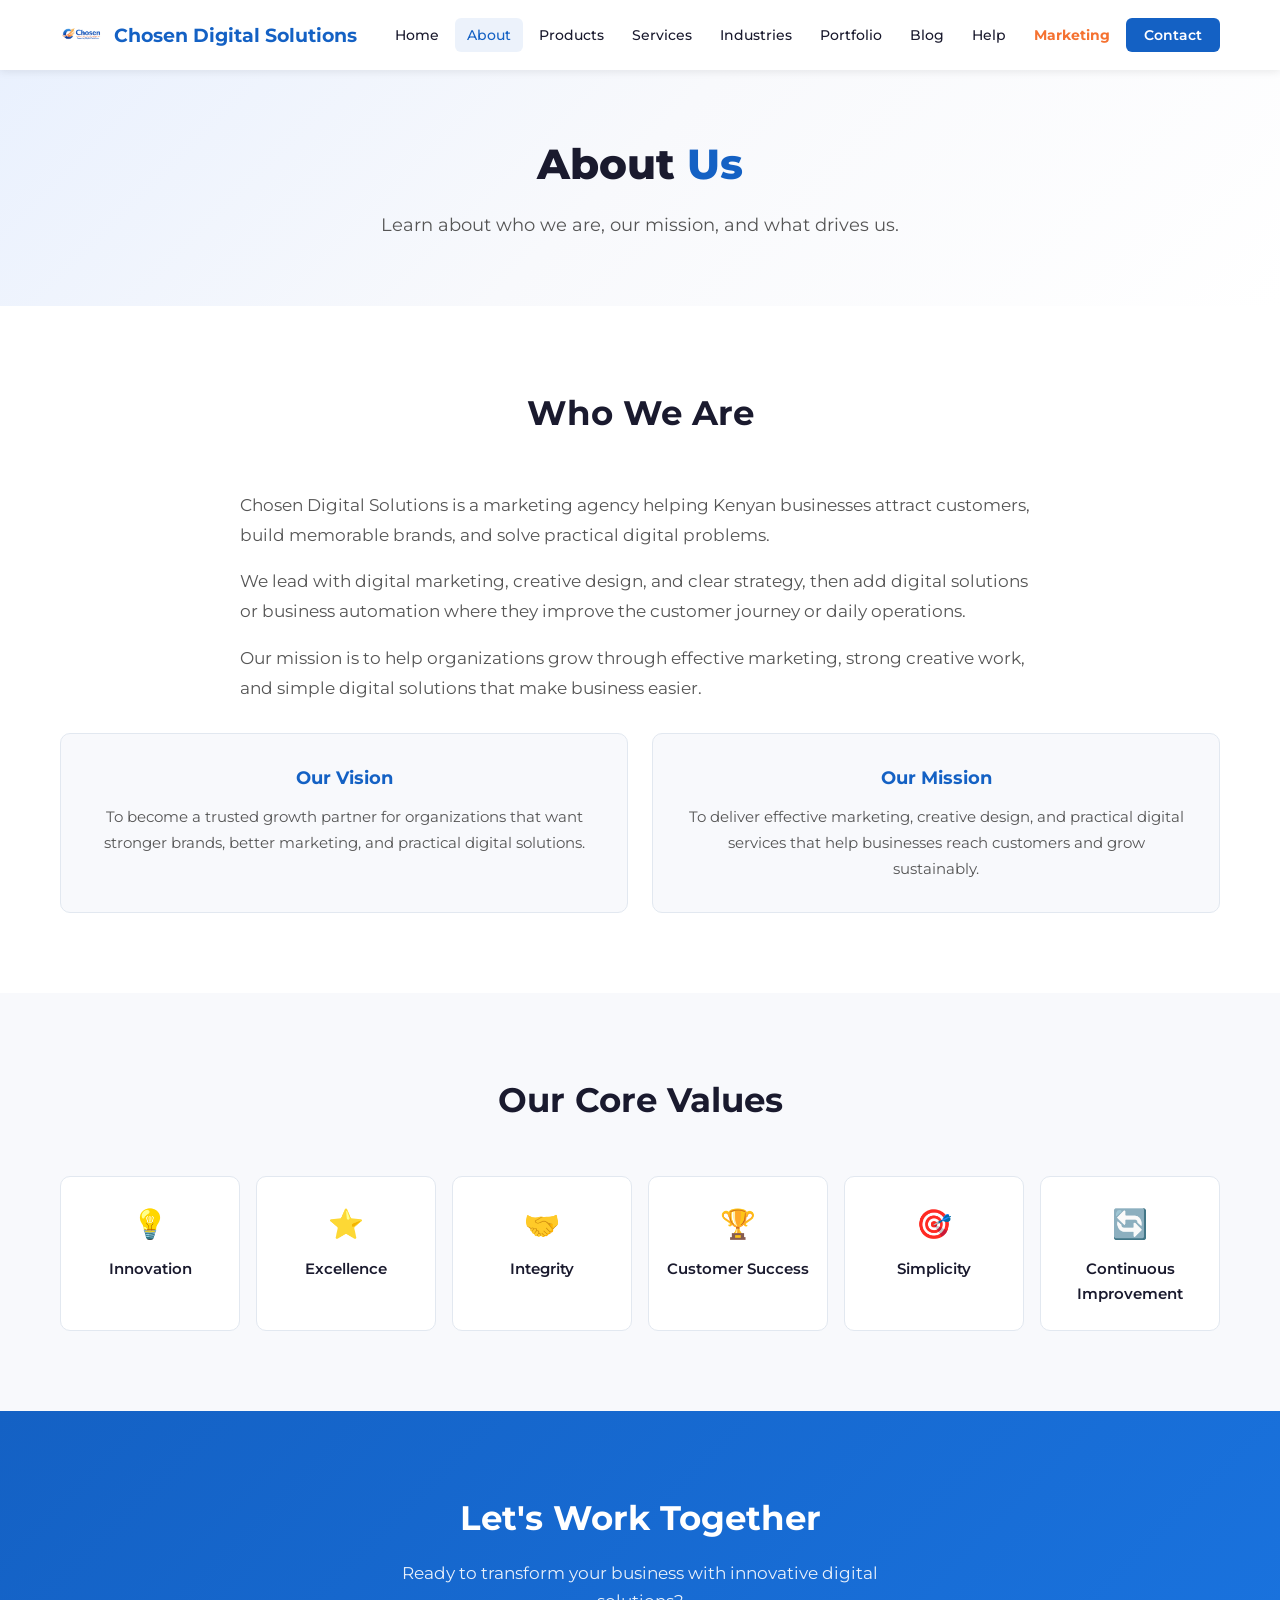
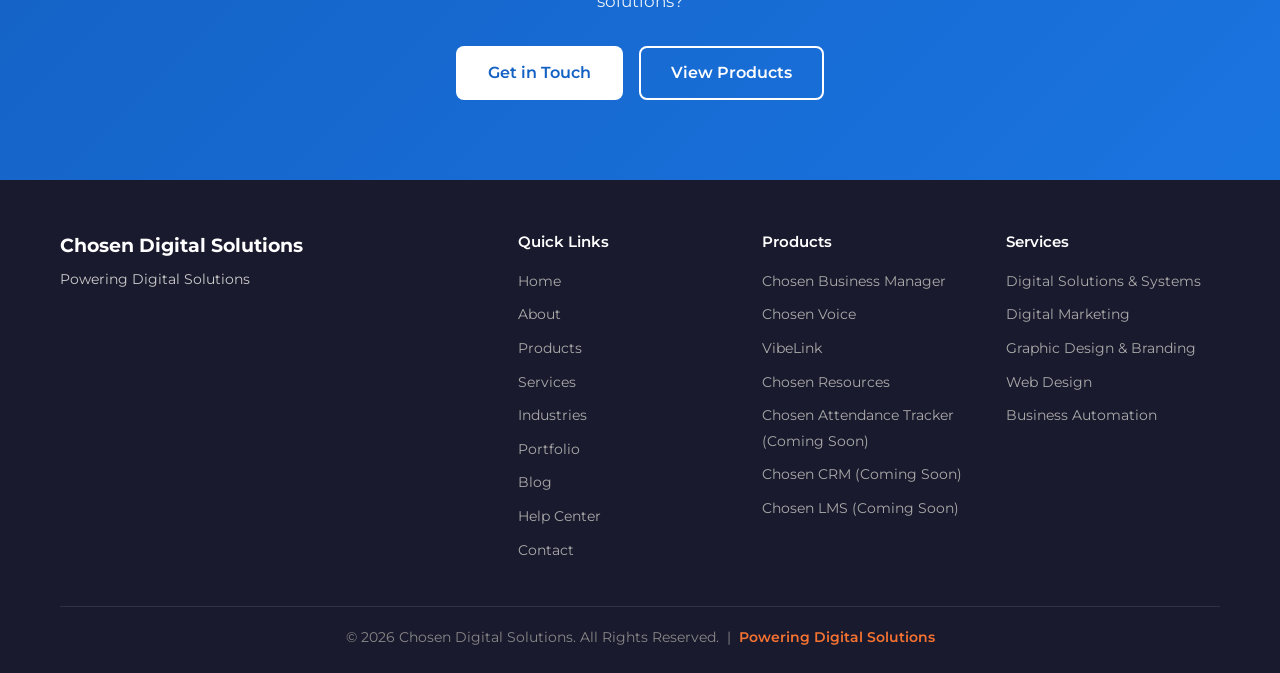
==== commit d20418ab: "Update branding services testimonials and marketing content" ====
--- a/about.html
+++ b/about.html
@@ -5,7 +5,11 @@
     <meta name="viewport" content="width=device-width, initial-scale=1.0">
     <title>About Us — Chosen Digital Solutions</title>
     <meta name="description" content="Learn about Chosen Digital Solutions — our mission, vision, core values, and team.">
-    <link rel="stylesheet" href="style.css">
+    <link rel="icon" type="image/png" href="images/logo.png">
+<link rel="preconnect" href="https://fonts.googleapis.com">
+<link rel="preconnect" href="https://fonts.gstatic.com" crossorigin>
+<link href="https://fonts.googleapis.com/css2?family=Montserrat:wght@400;500;600;700;800&display=swap" rel="stylesheet">
+<link rel="stylesheet" href="style.css">
 </head>
 <body>
 
@@ -25,7 +29,7 @@
                 <li><a href="portfolio.html">Portfolio</a></li>
                 <li><a href="blog.html">Blog</a></li>
                 <li><a href="help.html">Help</a></li>
-                <li><a href="contact.html" class="btn-nav">Contact</a></li>
+                <li><a href="https://marketing.chosendigital.co.ke" class="marketing-nav" target="_blank" rel="noopener noreferrer">Marketing</a></li><li><a href="contact.html" class="btn-nav">Contact</a></li>
             </ul>
             <button class="hamburger" id="hamburger"><span></span><span></span><span></span></button>
         </div>
@@ -119,7 +123,7 @@
                 <div class="footer-col"><h4>Products</h4><ul><li><a href="https://cbm.chosendigital.co.ke" target="_blank" rel="noopener noreferrer">Chosen Business Manager</a></li><li><a href="https://voice.chosendigital.co.ke" target="_blank" rel="noopener noreferrer">Chosen Voice</a></li><li><a href="https://vibelink.chosendigital.co.ke" target="_blank" rel="noopener noreferrer">VibeLink</a></li><li><a href="https://chosenresources.co.ke" target="_blank" rel="noopener noreferrer">Chosen Resources</a></li><li><a href="products.html#coming-soon">Chosen Attendance Tracker (Coming Soon)</a></li><li><a href="products.html#coming-soon">Chosen CRM (Coming Soon)</a></li><li><a href="products.html#coming-soon">Chosen LMS (Coming Soon)</a></li></ul>
                 </div>
                 <div class="footer-col"><h4>Services</h4>
-                    <ul><li><a href="services.html">Software Development</a></li><li><a href="services.html">Digital Marketing</a></li><li><a href="services.html">Graphic Design & Branding</a></li><li><a href="services.html">Website Development</a></li><li><a href="services.html">Business Automation</a></li></ul>
+                    <ul><li><a href="services.html">Digital Solutions & Systems</a></li><li><a href="services.html">Digital Marketing</a></li><li><a href="services.html">Graphic Design & Branding</a></li><li><a href="services.html">Web Design</a></li><li><a href="services.html">Business Automation</a></li></ul>
                 </div>
             </div>
             <div class="footer-bottom"><p>&copy; 2026 Chosen Digital Solutions. All Rights Reserved. &nbsp;|&nbsp; <span class="tagline">Powering Digital Solutions</span></p></div>
--- a/style.css
+++ b/style.css
@@ -27,7 +27,7 @@
 *, *::before, *::after { margin:0; padding:0; box-sizing:border-box; }
 html { scroll-behavior: smooth; }
 body {
-    font-family: 'Segoe UI', Tahoma, Geneva, Verdana, sans-serif;
+    font-family: 'Montserrat', Arial, sans-serif;
     color: var(--text-dark);
     line-height: 1.6;
     background: var(--bg-white);
@@ -591,3 +591,13 @@
 /* Marketing-first service order */
 .services-list{columns:2}@media(max-width:768px){.services-list{columns:1}}
 @media(min-width:769px){.service-card:nth-child(1){order:4}.service-card:nth-child(2){order:1}.service-card:nth-child(3){order:2}.service-card:nth-child(4){order:3}.service-card:nth-child(5){order:5}}
+
+
+/* ===== BRAND FONT ===== */
+body{font-family:'Montserrat',Arial,sans-serif}.service-card:nth-child(1){order:4}.service-card:nth-child(2){order:1}.service-card:nth-child(3){order:2}.service-card:nth-child(4){order:3}.service-card:nth-child(5){order:5}
+
+
+/* ===== TESTIMONIAL PREVIEW ===== */
+.marketing-nav{color:var(--accent-orange)!important;font-weight:700!important}.testimonial-grid{display:grid;grid-template-columns:repeat(3,minmax(0,1fr));gap:22px}.testimonial-card{background:var(--bg-white);border:1px solid var(--border-color);border-radius:var(--radius);padding:24px;box-shadow:var(--shadow-sm);display:flex;flex-direction:column}.review-source{display:flex;align-items:center;gap:8px;color:var(--text-light);font-size:.75rem;font-weight:700;margin-bottom:16px}.google-mark{display:grid;place-items:center;width:25px;height:25px;border-radius:50%;font-weight:800;color:#4285f4;border:1px solid #dadce0;font-family:Arial,sans-serif}.testimonial-card>p{font-size:.95rem;line-height:1.7;color:var(--text-gray);flex:1}.testimonial-card footer{display:flex;flex-direction:column;gap:3px;margin-top:20px;padding-top:14px;border-top:1px solid var(--border-color);font-size:.82rem}.testimonial-card footer span{color:var(--text-light)}@media(max-width:900px){.testimonial-grid{grid-template-columns:1fr}}
+
+.star-rating{color:#fbbc04;letter-spacing:2px;font-size:1rem;margin:-7px 0 12px}.verified-review{border-top:3px solid #4285f4}.owner-response{margin-top:16px;padding:12px;border-left:3px solid var(--primary-blue);background:var(--bg-light);display:flex;flex-direction:column;gap:4px;font-size:.78rem}.owner-response span{color:var(--text-gray);line-height:1.5}
